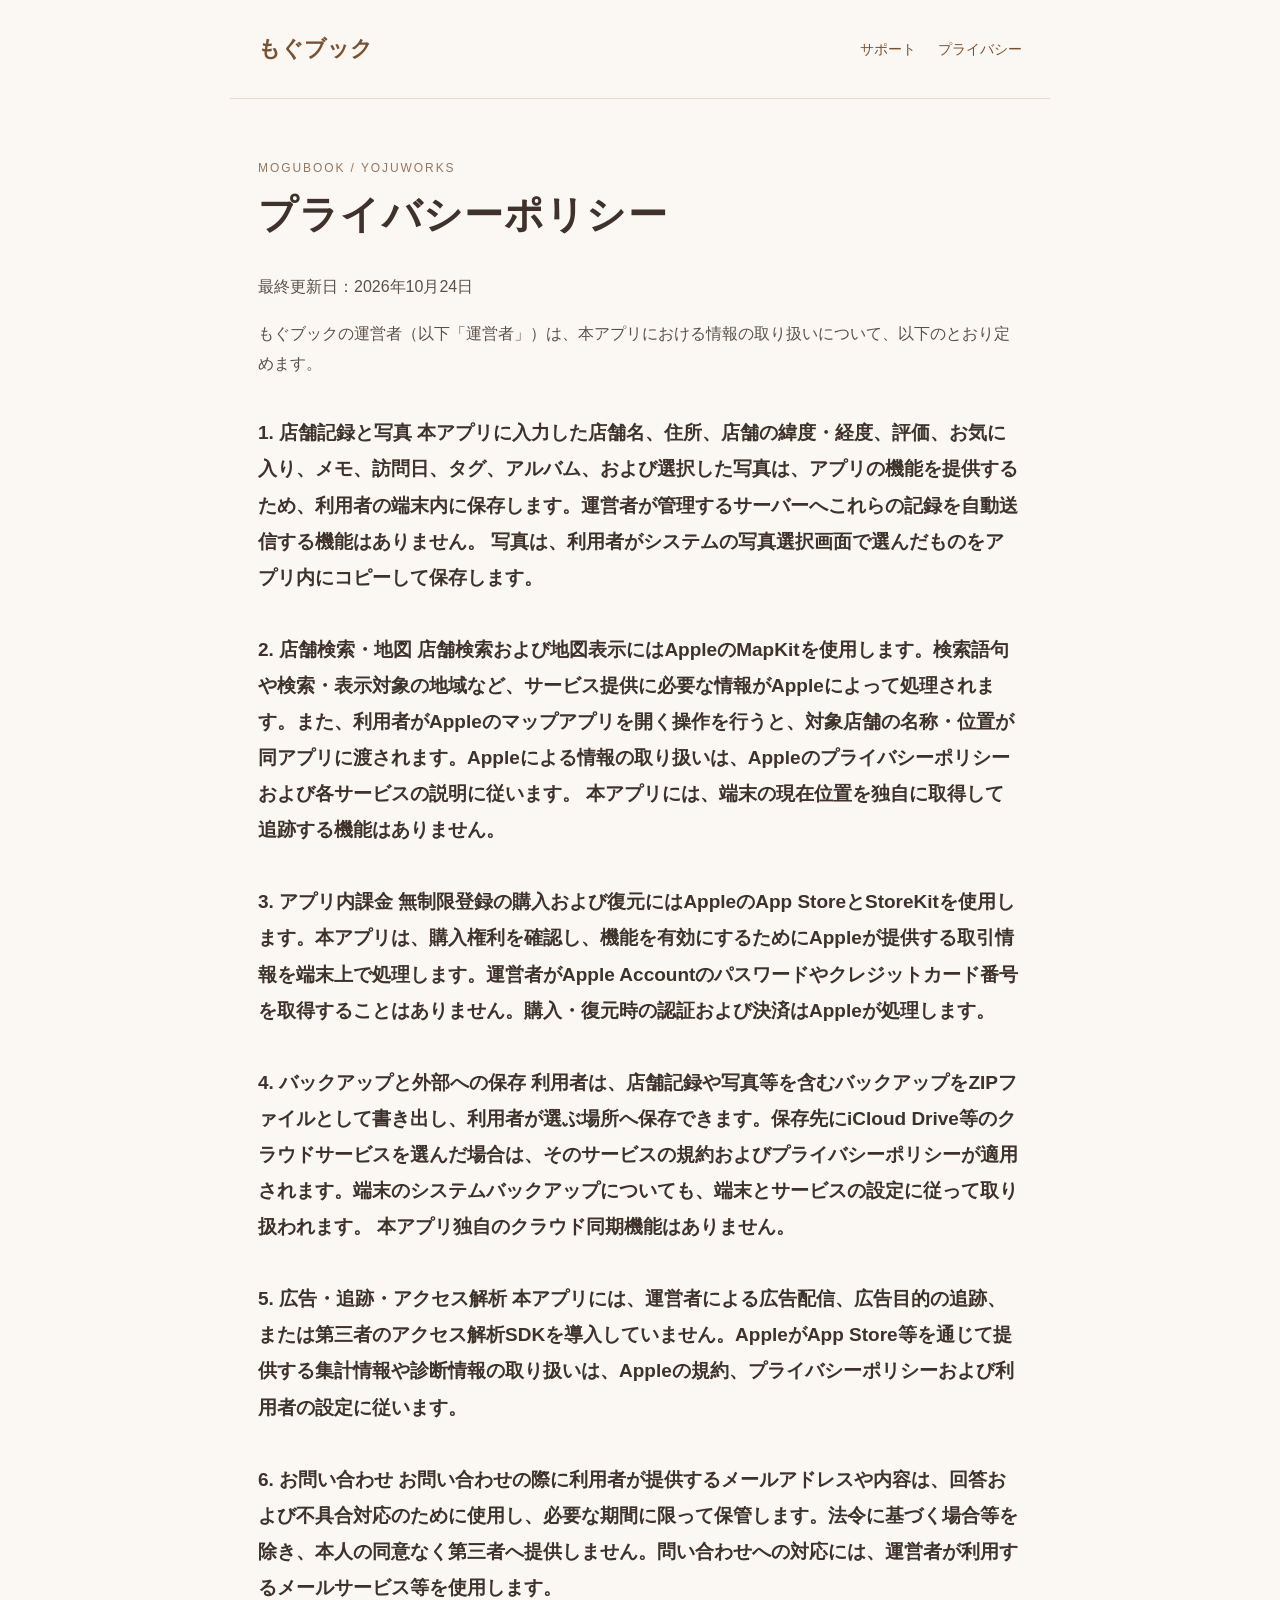
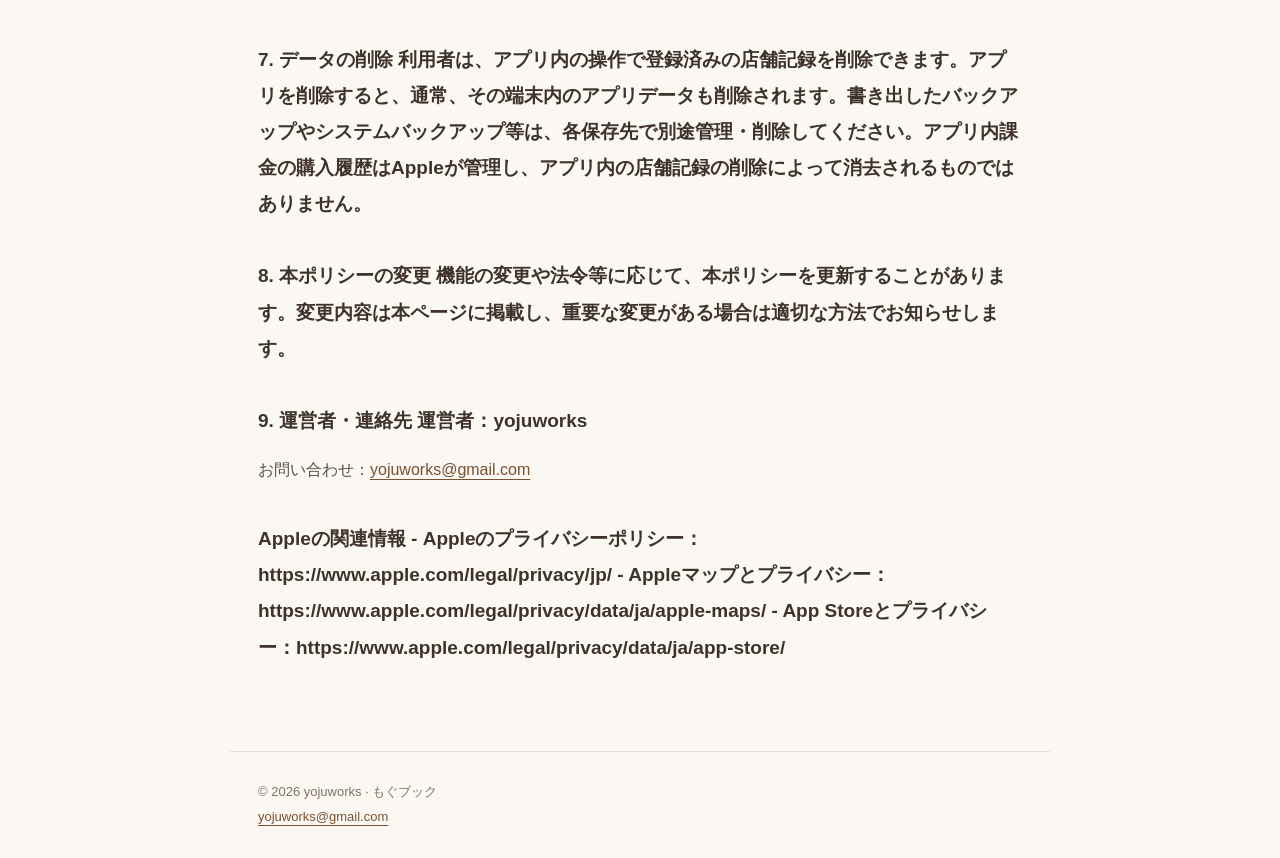
==== privacy/index.html @ 656c9355 "Add files via upload" ====
<!doctype html><html lang="ja"><head><meta charset="utf-8"><meta name="viewport" content="width=device-width, initial-scale=1"><title>プライバシーポリシー | もぐブック</title><meta name="description" content="yojuworksが提供する飲食店記録アプリ、もぐブックのプライバシーポリシーとサポート。"><link rel="stylesheet" href="/style.css"></head><body><header><a class="brand" href="/">もぐブック</a><nav><a href="/support/">サポート</a><a href="/privacy/">プライバシー</a></nav></header><main><div class="eyebrow">MOGUBOOK / YOJUWORKS</div><h1>プライバシーポリシー</h1><p>最終更新日：2026年10月24日</p>
<p>もぐブックの運営者（以下「運営者」）は、本アプリにおける情報の取り扱いについて、以下のとおり定めます。</p>
<h2>1. 店舗記録と写真
本アプリに入力した店舗名、住所、店舗の緯度・経度、評価、お気に入り、メモ、訪問日、タグ、アルバム、および選択した写真は、アプリの機能を提供するため、利用者の端末内に保存します。運営者が管理するサーバーへこれらの記録を自動送信する機能はありません。
写真は、利用者がシステムの写真選択画面で選んだものをアプリ内にコピーして保存します。</h2>
<h2>2. 店舗検索・地図
店舗検索および地図表示にはAppleのMapKitを使用します。検索語句や検索・表示対象の地域など、サービス提供に必要な情報がAppleによって処理されます。また、利用者がAppleのマップアプリを開く操作を行うと、対象店舗の名称・位置が同アプリに渡されます。Appleによる情報の取り扱いは、Appleのプライバシーポリシーおよび各サービスの説明に従います。
本アプリには、端末の現在位置を独自に取得して追跡する機能はありません。</h2>
<h2>3. アプリ内課金
無制限登録の購入および復元にはAppleのApp StoreとStoreKitを使用します。本アプリは、購入権利を確認し、機能を有効にするためにAppleが提供する取引情報を端末上で処理します。運営者がApple Accountのパスワードやクレジットカード番号を取得することはありません。購入・復元時の認証および決済はAppleが処理します。</h2>
<h2>4. バックアップと外部への保存
利用者は、店舗記録や写真等を含むバックアップをZIPファイルとして書き出し、利用者が選ぶ場所へ保存できます。保存先にiCloud Drive等のクラウドサービスを選んだ場合は、そのサービスの規約およびプライバシーポリシーが適用されます。端末のシステムバックアップについても、端末とサービスの設定に従って取り扱われます。
本アプリ独自のクラウド同期機能はありません。</h2>
<h2>5. 広告・追跡・アクセス解析
本アプリには、運営者による広告配信、広告目的の追跡、または第三者のアクセス解析SDKを導入していません。AppleがApp Store等を通じて提供する集計情報や診断情報の取り扱いは、Appleの規約、プライバシーポリシーおよび利用者の設定に従います。</h2>
<h2>6. お問い合わせ
お問い合わせの際に利用者が提供するメールアドレスや内容は、回答および不具合対応のために使用し、必要な期間に限って保管します。法令に基づく場合等を除き、本人の同意なく第三者へ提供しません。問い合わせへの対応には、運営者が利用するメールサービス等を使用します。</h2>
<h2>7. データの削除
利用者は、アプリ内の操作で登録済みの店舗記録を削除できます。アプリを削除すると、通常、その端末内のアプリデータも削除されます。書き出したバックアップやシステムバックアップ等は、各保存先で別途管理・削除してください。アプリ内課金の購入履歴はAppleが管理し、アプリ内の店舗記録の削除によって消去されるものではありません。</h2>
<h2>8. 本ポリシーの変更
機能の変更や法令等に応じて、本ポリシーを更新することがあります。変更内容は本ページに掲載し、重要な変更がある場合は適切な方法でお知らせします。</h2>
<h2>9. 運営者・連絡先
運営者：yojuworks</h2>
<p>お問い合わせ：<a href="mailto:yojuworks@gmail.com">yojuworks@gmail.com</a></p>
<h2>Appleの関連情報
- Appleのプライバシーポリシー：https://www.apple.com/legal/privacy/jp/
- Appleマップとプライバシー：https://www.apple.com/legal/privacy/data/ja/apple-maps/
- App Storeとプライバシー：https://www.apple.com/legal/privacy/data/ja/app-store/
</h2></main><footer>© 2026 yojuworks · もぐブック<br><a href="mailto:yojuworks@gmail.com">yojuworks@gmail.com</a></footer></body></html>
---- style.css ----
*{box-sizing:border-box}body{margin:0;background:#fbf8f3;color:#3f322b;font:16px/1.9 -apple-system,BlinkMacSystemFont,"Hiragino Sans",sans-serif}header,main,footer{max-width:820px;margin:auto;padding:28px}header{display:flex;align-items:center;justify-content:space-between;border-bottom:1px solid #e6ddd2}a{color:#785133;text-underline-offset:4px;overflow-wrap:anywhere}header a{text-decoration:none}nav{display:flex;gap:22px;font-size:14px}.brand{font-size:22px;font-weight:750}main{padding-top:58px;padding-bottom:70px}h1{font-size:clamp(27px,5vw,39px);line-height:1.4;letter-spacing:.03em;margin:8px 0 30px}h2{font-size:19px;margin-top:36px}p{margin:16px 0;color:#5c5047}.eyebrow{color:#94775f;font-size:12px;letter-spacing:.16em}.intro{font-size:18px}.panel{background:#fff;border:1px solid #e6ddd2;border-radius:16px;padding:26px;margin:28px 0}footer{border-top:1px solid #e6ddd2;font-size:13px;color:#857265}@media(max-width:520px){header,main,footer{padding:22px}header{align-items:flex-start}nav{gap:12px;font-size:12px}main{padding-top:36px}}
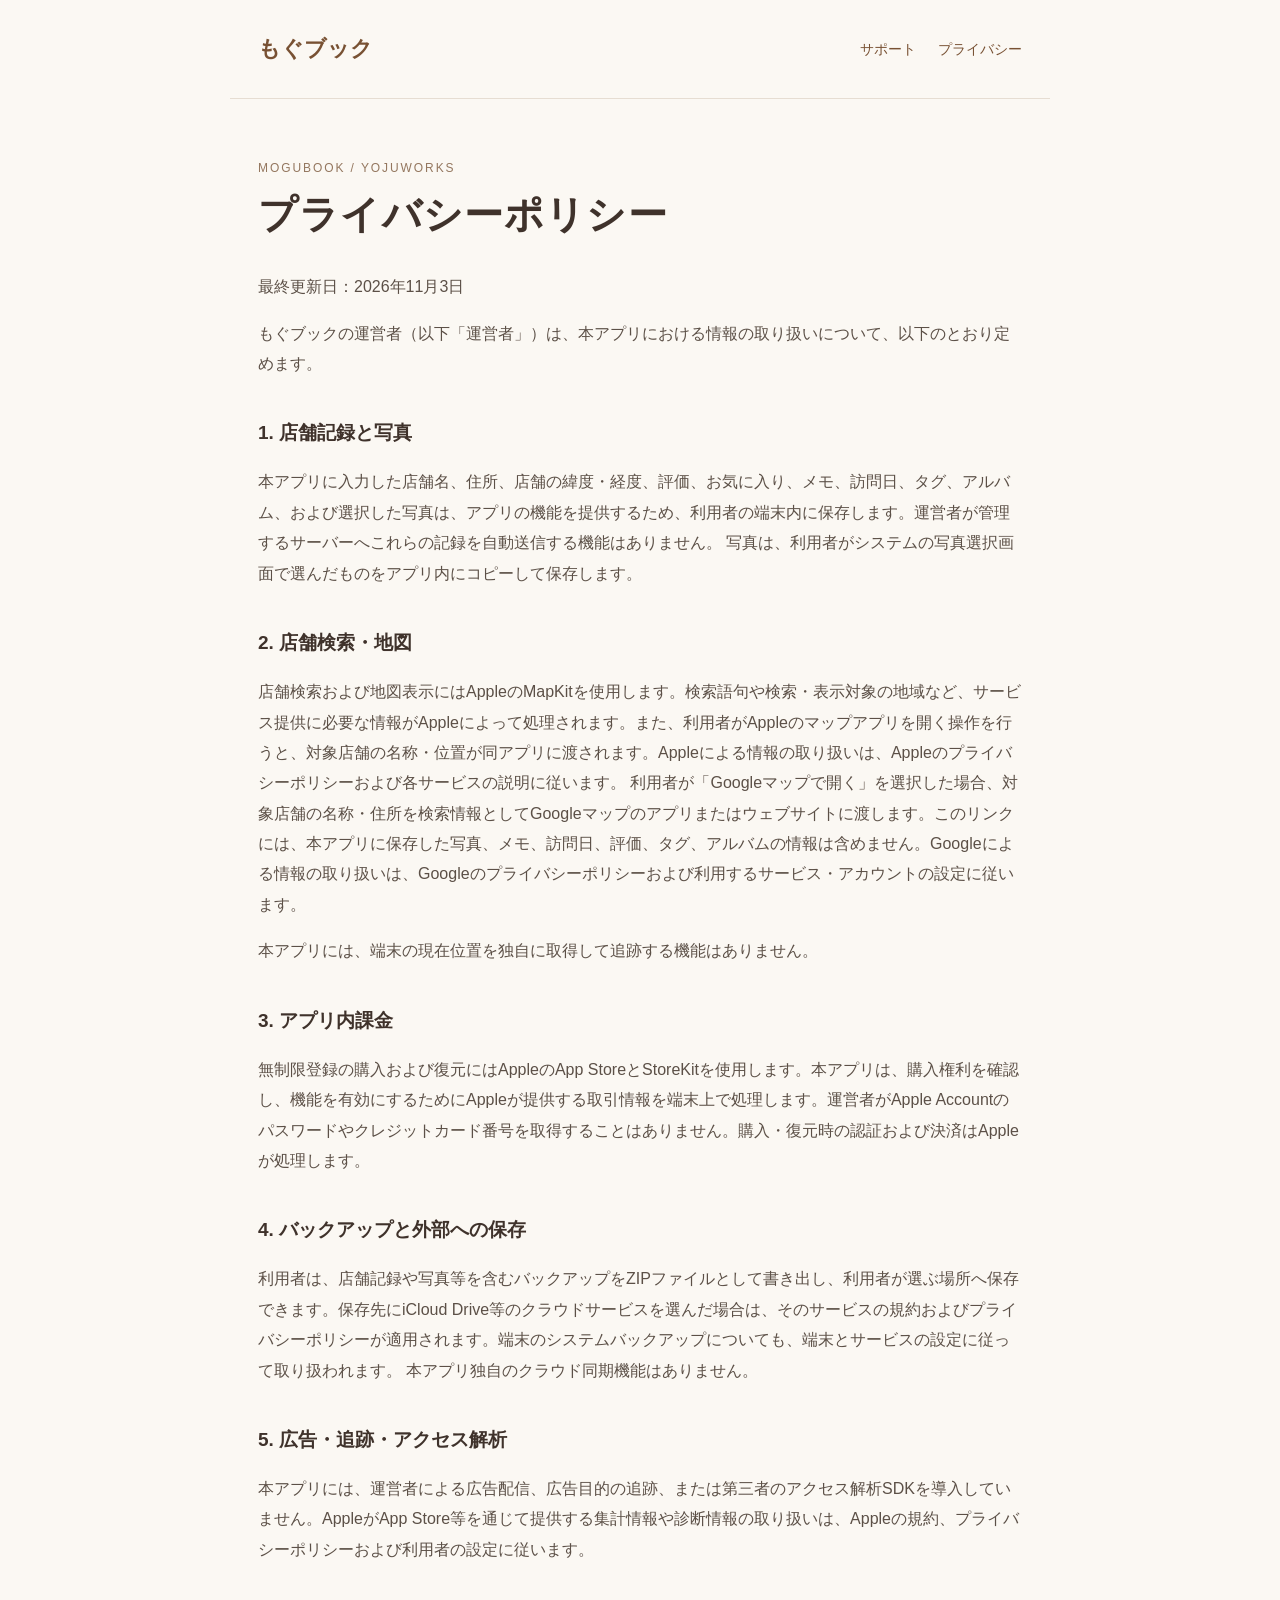
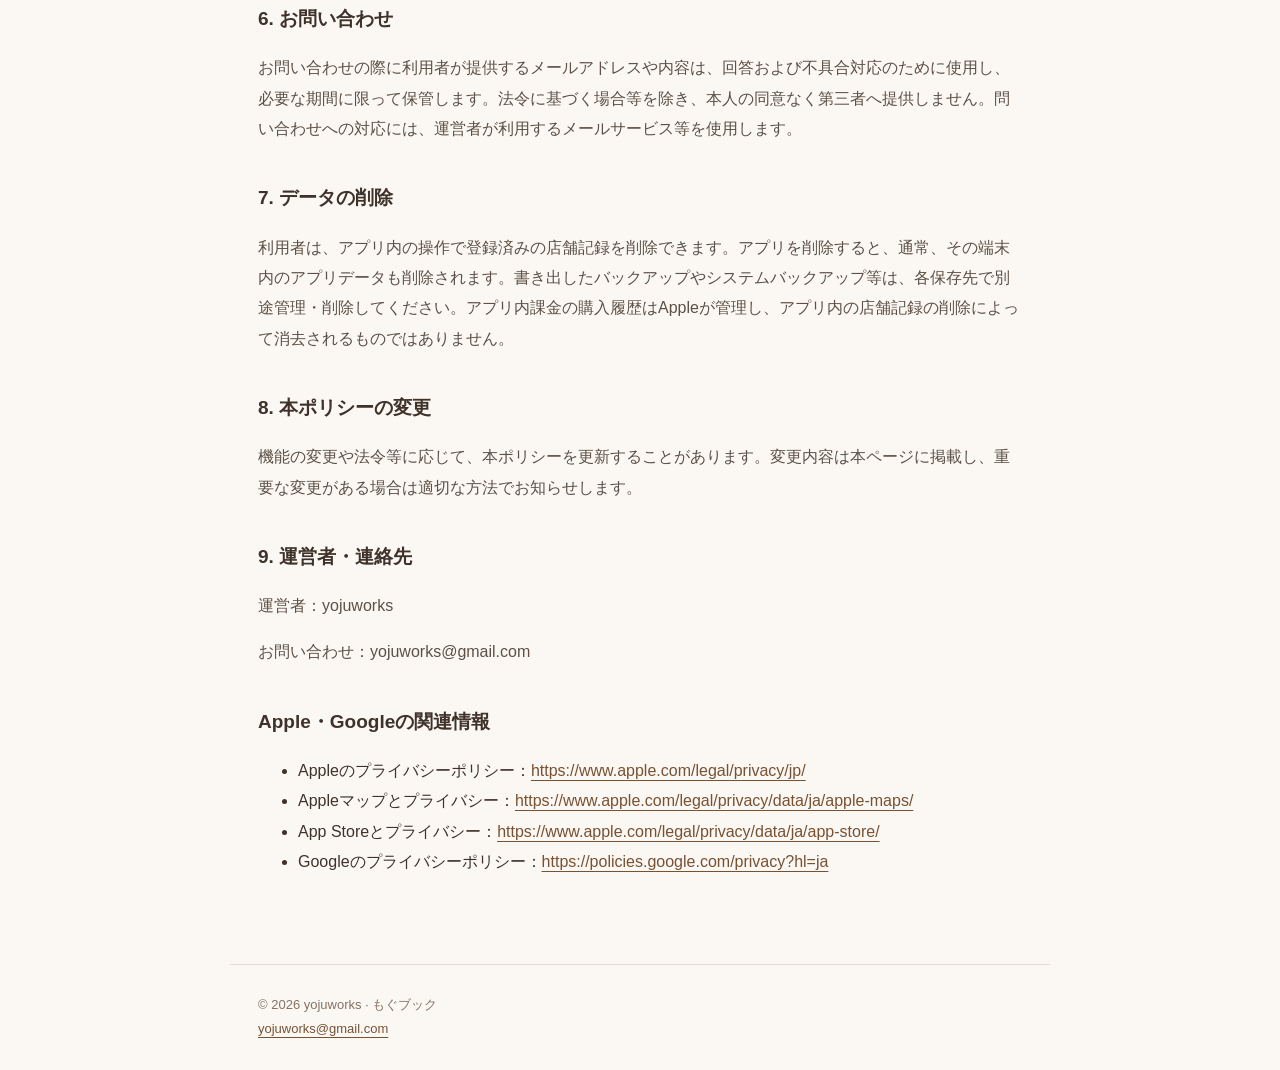
==== commit 107eac2b: "Add files via upload" ====
--- a/privacy/index.html
+++ b/privacy/index.html
@@ -1,29 +1,32 @@
-<!doctype html><html lang="ja"><head><meta charset="utf-8"><meta name="viewport" content="width=device-width, initial-scale=1"><title>プライバシーポリシー | もぐブック</title><meta name="description" content="yojuworksが提供する飲食店記録アプリ、もぐブックのプライバシーポリシーとサポート。"><link rel="stylesheet" href="/style.css"></head><body><header><a class="brand" href="/">もぐブック</a><nav><a href="/support/">サポート</a><a href="/privacy/">プライバシー</a></nav></header><main><div class="eyebrow">MOGUBOOK / YOJUWORKS</div><h1>プライバシーポリシー</h1><p>最終更新日：2026年10月24日</p>
+<!doctype html><html lang="ja"><head><meta charset="utf-8"><meta name="viewport" content="width=device-width, initial-scale=1"><title>プライバシーポリシー | もぐブック</title><meta name="description" content="yojuworksが提供する飲食店記録アプリ、もぐブックのプライバシーポリシーとサポート。"><link rel="stylesheet" href="/style.css"></head><body><header><a class="brand" href="/">もぐブック</a><nav><a href="/support/">サポート</a><a href="/privacy/">プライバシー</a></nav></header><main><div class="eyebrow">MOGUBOOK / YOJUWORKS</div>
+<h1>プライバシーポリシー</h1>
+<p>最終更新日：2026年11月3日</p>
 <p>もぐブックの運営者（以下「運営者」）は、本アプリにおける情報の取り扱いについて、以下のとおり定めます。</p>
-<h2>1. 店舗記録と写真
-本アプリに入力した店舗名、住所、店舗の緯度・経度、評価、お気に入り、メモ、訪問日、タグ、アルバム、および選択した写真は、アプリの機能を提供するため、利用者の端末内に保存します。運営者が管理するサーバーへこれらの記録を自動送信する機能はありません。
-写真は、利用者がシステムの写真選択画面で選んだものをアプリ内にコピーして保存します。</h2>
-<h2>2. 店舗検索・地図
-店舗検索および地図表示にはAppleのMapKitを使用します。検索語句や検索・表示対象の地域など、サービス提供に必要な情報がAppleによって処理されます。また、利用者がAppleのマップアプリを開く操作を行うと、対象店舗の名称・位置が同アプリに渡されます。Appleによる情報の取り扱いは、Appleのプライバシーポリシーおよび各サービスの説明に従います。
-本アプリには、端末の現在位置を独自に取得して追跡する機能はありません。</h2>
-<h2>3. アプリ内課金
-無制限登録の購入および復元にはAppleのApp StoreとStoreKitを使用します。本アプリは、購入権利を確認し、機能を有効にするためにAppleが提供する取引情報を端末上で処理します。運営者がApple Accountのパスワードやクレジットカード番号を取得することはありません。購入・復元時の認証および決済はAppleが処理します。</h2>
-<h2>4. バックアップと外部への保存
-利用者は、店舗記録や写真等を含むバックアップをZIPファイルとして書き出し、利用者が選ぶ場所へ保存できます。保存先にiCloud Drive等のクラウドサービスを選んだ場合は、そのサービスの規約およびプライバシーポリシーが適用されます。端末のシステムバックアップについても、端末とサービスの設定に従って取り扱われます。
-本アプリ独自のクラウド同期機能はありません。</h2>
-<h2>5. 広告・追跡・アクセス解析
-本アプリには、運営者による広告配信、広告目的の追跡、または第三者のアクセス解析SDKを導入していません。AppleがApp Store等を通じて提供する集計情報や診断情報の取り扱いは、Appleの規約、プライバシーポリシーおよび利用者の設定に従います。</h2>
-<h2>6. お問い合わせ
-お問い合わせの際に利用者が提供するメールアドレスや内容は、回答および不具合対応のために使用し、必要な期間に限って保管します。法令に基づく場合等を除き、本人の同意なく第三者へ提供しません。問い合わせへの対応には、運営者が利用するメールサービス等を使用します。</h2>
-<h2>7. データの削除
-利用者は、アプリ内の操作で登録済みの店舗記録を削除できます。アプリを削除すると、通常、その端末内のアプリデータも削除されます。書き出したバックアップやシステムバックアップ等は、各保存先で別途管理・削除してください。アプリ内課金の購入履歴はAppleが管理し、アプリ内の店舗記録の削除によって消去されるものではありません。</h2>
-<h2>8. 本ポリシーの変更
-機能の変更や法令等に応じて、本ポリシーを更新することがあります。変更内容は本ページに掲載し、重要な変更がある場合は適切な方法でお知らせします。</h2>
-<h2>9. 運営者・連絡先
-運営者：yojuworks</h2>
-<p>お問い合わせ：<a href="mailto:yojuworks@gmail.com">yojuworks@gmail.com</a></p>
-<h2>Appleの関連情報
-- Appleのプライバシーポリシー：https://www.apple.com/legal/privacy/jp/
-- Appleマップとプライバシー：https://www.apple.com/legal/privacy/data/ja/apple-maps/
-- App Storeとプライバシー：https://www.apple.com/legal/privacy/data/ja/app-store/
-</h2></main><footer>© 2026 yojuworks · もぐブック<br><a href="mailto:yojuworks@gmail.com">yojuworks@gmail.com</a></footer></body></html>+<h2>1. 店舗記録と写真</h2>
+<p>本アプリに入力した店舗名、住所、店舗の緯度・経度、評価、お気に入り、メモ、訪問日、タグ、アルバム、および選択した写真は、アプリの機能を提供するため、利用者の端末内に保存します。運営者が管理するサーバーへこれらの記録を自動送信する機能はありません。 写真は、利用者がシステムの写真選択画面で選んだものをアプリ内にコピーして保存します。</p>
+<h2>2. 店舗検索・地図</h2>
+<p>店舗検索および地図表示にはAppleのMapKitを使用します。検索語句や検索・表示対象の地域など、サービス提供に必要な情報がAppleによって処理されます。また、利用者がAppleのマップアプリを開く操作を行うと、対象店舗の名称・位置が同アプリに渡されます。Appleによる情報の取り扱いは、Appleのプライバシーポリシーおよび各サービスの説明に従います。 利用者が「Googleマップで開く」を選択した場合、対象店舗の名称・住所を検索情報としてGoogleマップのアプリまたはウェブサイトに渡します。このリンクには、本アプリに保存した写真、メモ、訪問日、評価、タグ、アルバムの情報は含めません。Googleによる情報の取り扱いは、Googleのプライバシーポリシーおよび利用するサービス・アカウントの設定に従います。</p>
+<p>本アプリには、端末の現在位置を独自に取得して追跡する機能はありません。</p>
+<h2>3. アプリ内課金</h2>
+<p>無制限登録の購入および復元にはAppleのApp StoreとStoreKitを使用します。本アプリは、購入権利を確認し、機能を有効にするためにAppleが提供する取引情報を端末上で処理します。運営者がApple Accountのパスワードやクレジットカード番号を取得することはありません。購入・復元時の認証および決済はAppleが処理します。</p>
+<h2>4. バックアップと外部への保存</h2>
+<p>利用者は、店舗記録や写真等を含むバックアップをZIPファイルとして書き出し、利用者が選ぶ場所へ保存できます。保存先にiCloud Drive等のクラウドサービスを選んだ場合は、そのサービスの規約およびプライバシーポリシーが適用されます。端末のシステムバックアップについても、端末とサービスの設定に従って取り扱われます。 本アプリ独自のクラウド同期機能はありません。</p>
+<h2>5. 広告・追跡・アクセス解析</h2>
+<p>本アプリには、運営者による広告配信、広告目的の追跡、または第三者のアクセス解析SDKを導入していません。AppleがApp Store等を通じて提供する集計情報や診断情報の取り扱いは、Appleの規約、プライバシーポリシーおよび利用者の設定に従います。</p>
+<h2>6. お問い合わせ</h2>
+<p>お問い合わせの際に利用者が提供するメールアドレスや内容は、回答および不具合対応のために使用し、必要な期間に限って保管します。法令に基づく場合等を除き、本人の同意なく第三者へ提供しません。問い合わせへの対応には、運営者が利用するメールサービス等を使用します。</p>
+<h2>7. データの削除</h2>
+<p>利用者は、アプリ内の操作で登録済みの店舗記録を削除できます。アプリを削除すると、通常、その端末内のアプリデータも削除されます。書き出したバックアップやシステムバックアップ等は、各保存先で別途管理・削除してください。アプリ内課金の購入履歴はAppleが管理し、アプリ内の店舗記録の削除によって消去されるものではありません。</p>
+<h2>8. 本ポリシーの変更</h2>
+<p>機能の変更や法令等に応じて、本ポリシーを更新することがあります。変更内容は本ページに掲載し、重要な変更がある場合は適切な方法でお知らせします。</p>
+<h2>9. 運営者・連絡先</h2>
+<p>運営者：yojuworks</p>
+<p>お問い合わせ：yojuworks@gmail.com</p>
+<h2>Apple・Googleの関連情報</h2>
+<ul>
+<li>Appleのプライバシーポリシー：<a href="https://www.apple.com/legal/privacy/jp/">https://www.apple.com/legal/privacy/jp/</a></li>
+<li>Appleマップとプライバシー：<a href="https://www.apple.com/legal/privacy/data/ja/apple-maps/">https://www.apple.com/legal/privacy/data/ja/apple-maps/</a></li>
+<li>App Storeとプライバシー：<a href="https://www.apple.com/legal/privacy/data/ja/app-store/">https://www.apple.com/legal/privacy/data/ja/app-store/</a></li>
+<li>Googleのプライバシーポリシー：<a href="https://policies.google.com/privacy?hl=ja">https://policies.google.com/privacy?hl=ja</a></li>
+</ul>
+</main><footer>© 2026 yojuworks · もぐブック<br><a href="mailto:yojuworks@gmail.com">yojuworks@gmail.com</a></footer></body></html>
